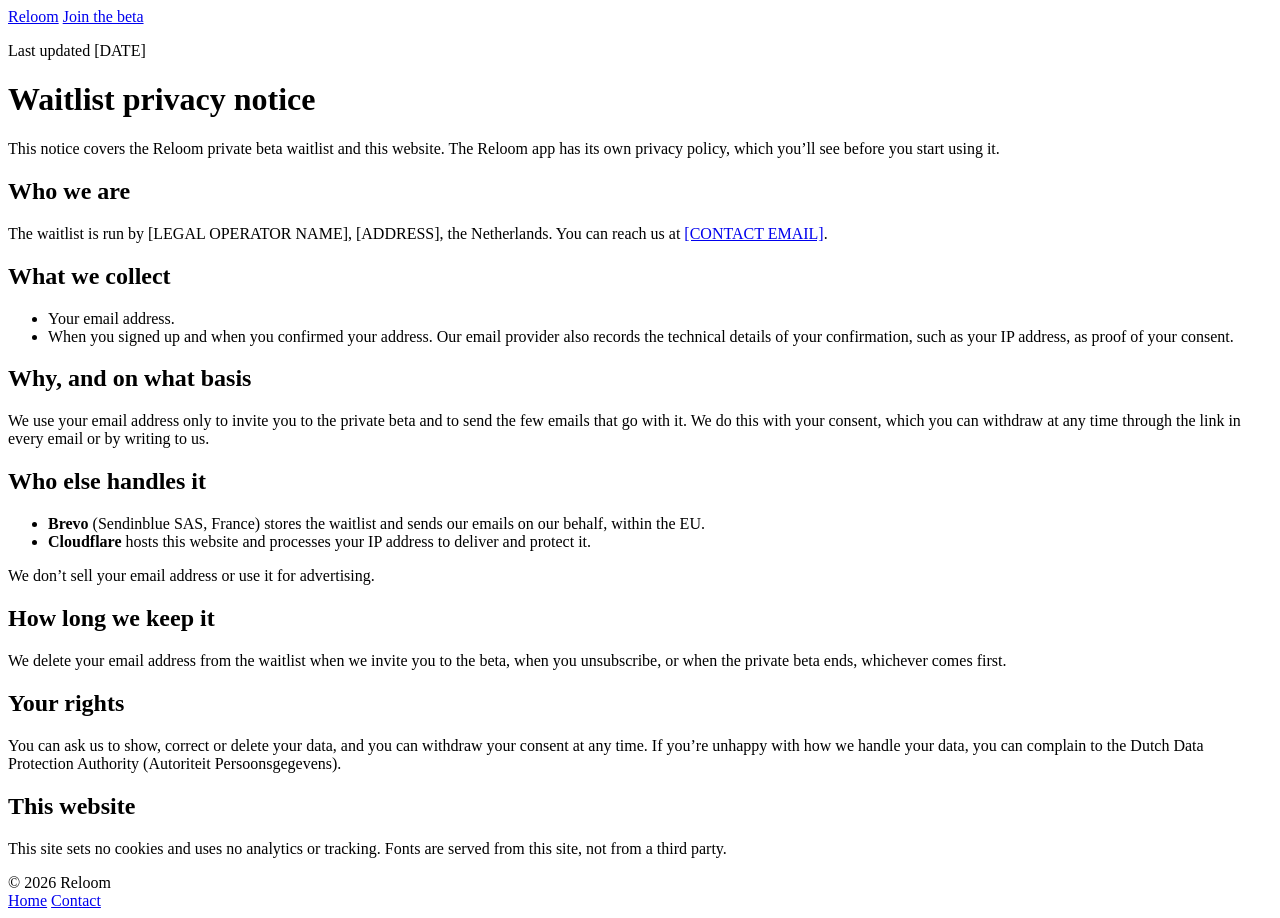
==== public/privacy.html @ 89c51753 "Add the Reloom marketing site with the private beta waitlist" ====
<!doctype html>
<html lang="en">
<head>
  <meta charset="utf-8">
  <meta name="viewport" content="width=device-width, initial-scale=1">
  <title>Waitlist privacy notice · Reloom</title>
  <meta name="description" content="How Reloom handles your email address on the private beta waitlist.">
  <link rel="icon" href="/favicon.svg" type="image/svg+xml">
  <link rel="stylesheet" href="/styles.css">
</head>
<body>
  <header class="site-header">
    <div class="wrap">
      <a class="wordmark" href="/"><span class="wordmark-dot" aria-hidden="true"></span>Reloom</a>
      <a class="btn btn-ghost" href="/#join">Join the beta</a>
    </div>
  </header>

  <main class="prose">
    <div class="wrap">
      <p class="kicker">Last updated [DATE]</p>
      <h1>Waitlist privacy notice</h1>
      <p>This notice covers the Reloom private beta waitlist and this website. The Reloom app has its own privacy policy, which you&rsquo;ll see before you start using it.</p>

      <h2>Who we are</h2>
      <p>The waitlist is run by [LEGAL OPERATOR NAME], [ADDRESS], the Netherlands. You can reach us at <a href="mailto:[CONTACT EMAIL]">[CONTACT EMAIL]</a>.</p>

      <h2>What we collect</h2>
      <ul>
        <li>Your email address.</li>
        <li>When you signed up and when you confirmed your address. Our email provider also records the technical details of your confirmation, such as your IP address, as proof of your consent.</li>
      </ul>

      <h2>Why, and on what basis</h2>
      <p>We use your email address only to invite you to the private beta and to send the few emails that go with it. We do this with your consent, which you can withdraw at any time through the link in every email or by writing to us.</p>

      <h2>Who else handles it</h2>
      <ul>
        <li><strong>Brevo</strong> (Sendinblue SAS, France) stores the waitlist and sends our emails on our behalf, within the EU.</li>
        <li><strong>Cloudflare</strong> hosts this website and processes your IP address to deliver and protect it.</li>
      </ul>
      <p>We don&rsquo;t sell your email address or use it for advertising.</p>

      <h2>How long we keep it</h2>
      <p>We delete your email address from the waitlist when we invite you to the beta, when you unsubscribe, or when the private beta ends, whichever comes first.</p>

      <h2>Your rights</h2>
      <p>You can ask us to show, correct or delete your data, and you can withdraw your consent at any time. If you&rsquo;re unhappy with how we handle your data, you can complain to the Dutch Data Protection Authority (Autoriteit Persoonsgegevens).</p>

      <h2>This website</h2>
      <p>This site sets no cookies and uses no analytics or tracking. Fonts are served from this site, not from a third party.</p>
    </div>
  </main>

  <footer class="site-footer">
    <div class="wrap">
      <span>&copy; 2026 Reloom</span>
      <nav>
        <a href="/">Home</a>
        <a href="mailto:[CONTACT EMAIL]">Contact</a>
      </nav>
    </div>
  </footer>
</body>
</html>
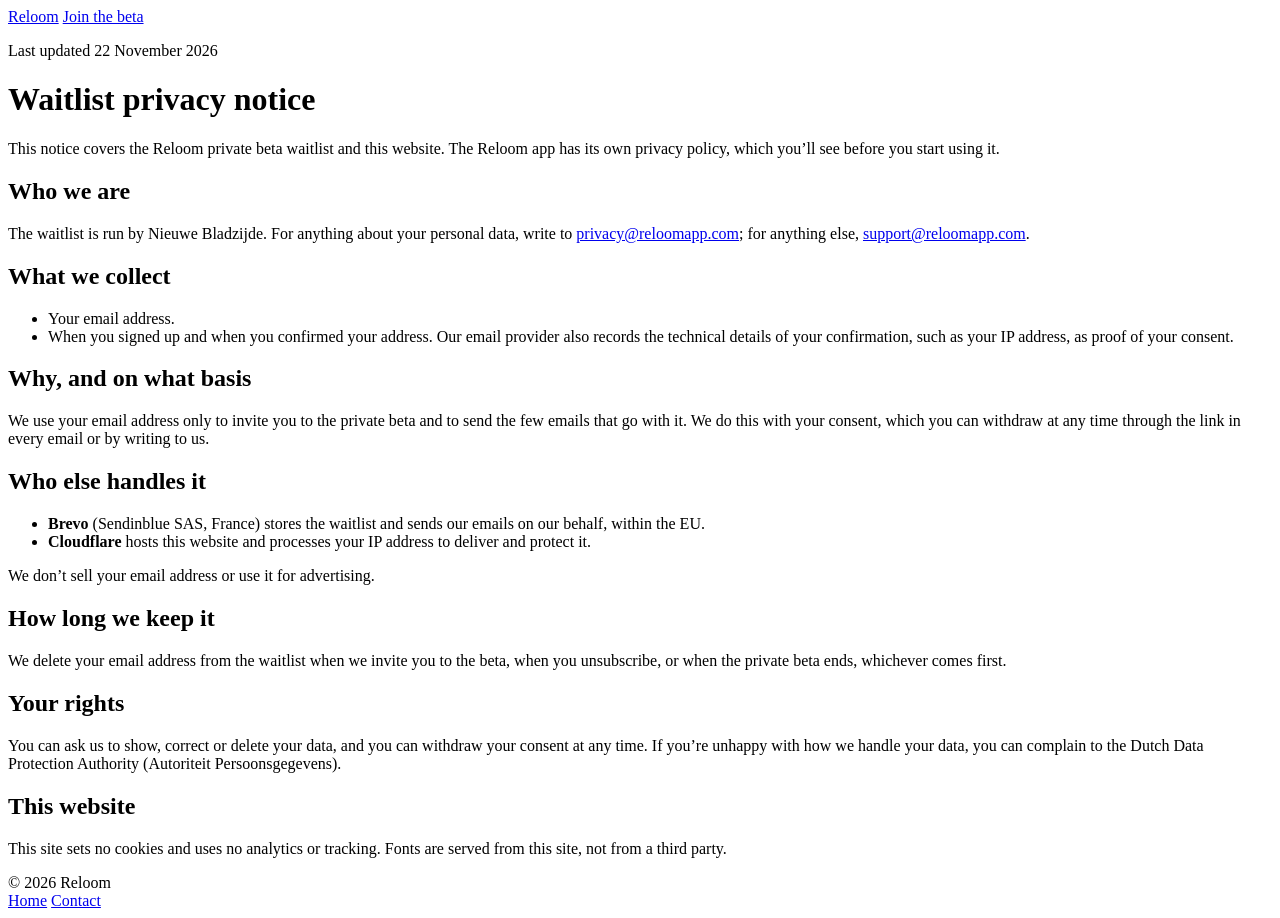
==== commit 54893d7a: "Fill the operator and contact details The waitlist notice names Nieuwe Bladzijde as the operator, wi" ====
--- a/public/privacy.html
+++ b/public/privacy.html
@@ -18,12 +18,12 @@
 
   <main class="prose">
     <div class="wrap">
-      <p class="kicker">Last updated [DATE]</p>
+      <p class="kicker">Last updated 22 November 2026</p>
       <h1>Waitlist privacy notice</h1>
       <p>This notice covers the Reloom private beta waitlist and this website. The Reloom app has its own privacy policy, which you&rsquo;ll see before you start using it.</p>
 
       <h2>Who we are</h2>
-      <p>The waitlist is run by [LEGAL OPERATOR NAME], [ADDRESS], the Netherlands. You can reach us at <a href="mailto:[CONTACT EMAIL]">[CONTACT EMAIL]</a>.</p>
+      <p>The waitlist is run by Nieuwe Bladzijde. For anything about your personal data, write to <a href="mailto:privacy@reloomapp.com">privacy@reloomapp.com</a>; for anything else, <a href="mailto:support@reloomapp.com">support@reloomapp.com</a>.</p>
 
       <h2>What we collect</h2>
       <ul>
@@ -57,7 +57,7 @@
       <span>&copy; 2026 Reloom</span>
       <nav>
         <a href="/">Home</a>
-        <a href="mailto:[CONTACT EMAIL]">Contact</a>
+        <a href="mailto:support@reloomapp.com">Contact</a>
       </nav>
     </div>
   </footer>
